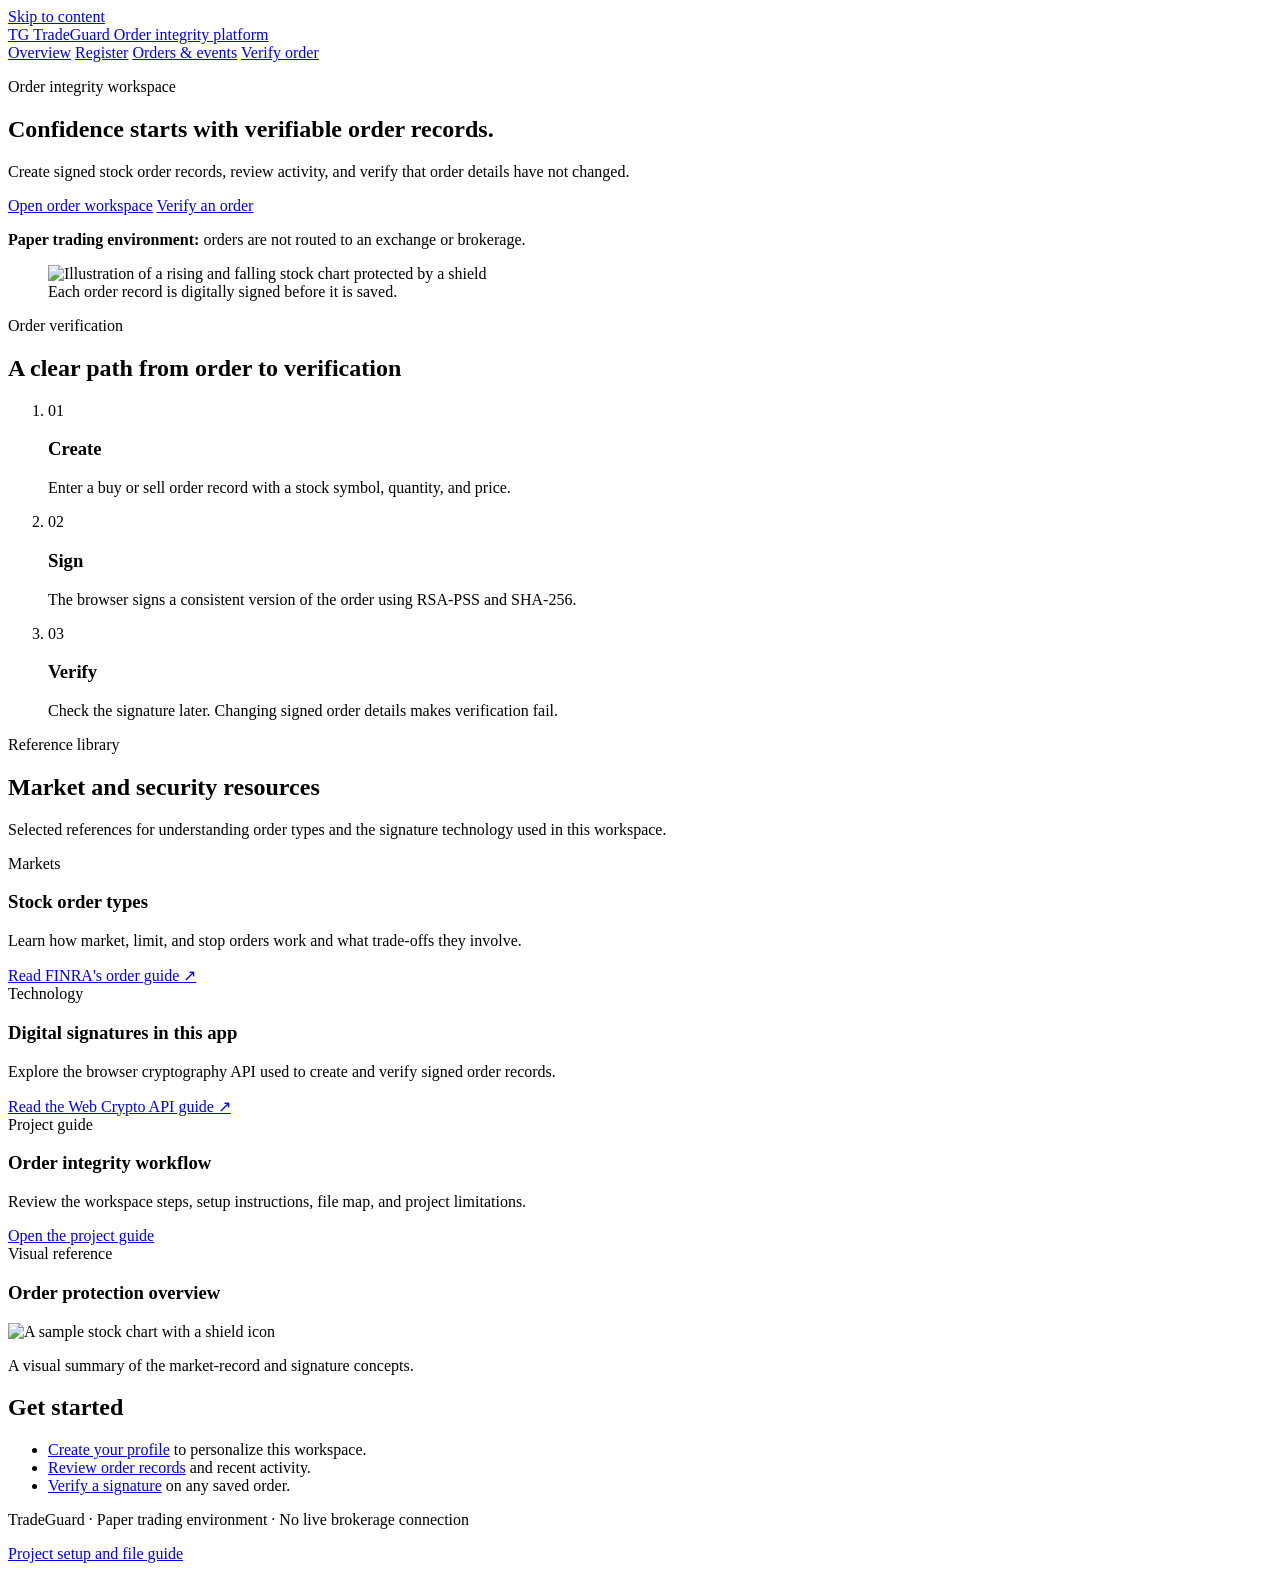
==== index.html @ 06cf36aa "Add files via upload" ====
<!DOCTYPE html>
<html lang="en">
<head>
  <meta charset="UTF-8">
  <meta name="viewport" content="width=device-width, initial-scale=1.0">
  <meta name="description" content="TradeGuard order integrity workspace for signing and verifying stock order records.">
  <title>TradeGuard | Order Integrity</title>
  <link rel="stylesheet" href="assets/css/styles.css">
  <script src="assets/js/app.js" defer></script>
</head>
<body data-page="home">
  <a class="skip-link" href="#main-content">Skip to content</a>
  <header class="site-header">
    <a class="brand" href="index.html" aria-label="TradeGuard home">
      <span class="brand-mark" aria-hidden="true">TG</span>
      <span>TradeGuard <span class="brand-subtitle">Order integrity platform</span></span>
    </a>
    <nav class="primary-nav" aria-label="Main navigation">
      <a href="index.html" aria-current="page">Overview</a>
      <a href="pages/register.html">Register</a>
      <a href="pages/orders.html">Orders &amp; events</a>
      <a href="pages/verify.html">Verify order</a>
    </nav>
  </header>

  <main id="main-content">
    <section class="hero page-width">
      <div class="hero-copy">
        <p class="eyebrow">Order integrity workspace</p>
        <h1>Confidence starts with verifiable order records.</h1>
        <p class="hero-intro">Create signed stock order records, review activity, and verify that order details have not changed.</p>
        <div class="button-row">
          <a class="button button-primary" href="pages/orders.html">Open order workspace</a>
          <a class="button button-secondary" href="pages/verify.html">Verify an order</a>
        </div>
        <p class="notice"><strong>Paper trading environment:</strong> orders are not routed to an exchange or brokerage.</p>
      </div>
      <figure class="hero-visual">
        <img src="assets/images/market-chart.svg" alt="Illustration of a rising and falling stock chart protected by a shield">
        <figcaption>Each order record is digitally signed before it is saved.</figcaption>
      </figure>
    </section>

    <section class="page-width section-block" aria-labelledby="steps-heading">
      <div class="section-heading">
        <p class="eyebrow">Order verification</p>
        <h2 id="steps-heading">A clear path from order to verification</h2>
      </div>
      <ol class="step-list">
        <li><span class="step-number">01</span><h3>Create</h3><p>Enter a buy or sell order record with a stock symbol, quantity, and price.</p></li>
        <li><span class="step-number">02</span><h3>Sign</h3><p>The browser signs a consistent version of the order using RSA-PSS and SHA-256.</p></li>
        <li><span class="step-number">03</span><h3>Verify</h3><p>Check the signature later. Changing signed order details makes verification fail.</p></li>
      </ol>
    </section>

    <section class="page-width section-block resources-section" aria-labelledby="resources-heading">
      <div class="section-heading">
        <p class="eyebrow">Reference library</p>
        <h2 id="resources-heading">Market and security resources</h2>
        <p>Selected references for understanding order types and the signature technology used in this workspace.</p>
      </div>
      <div class="resource-grid">
        <article class="resource-card">
          <span class="resource-category">Markets</span>
          <h3>Stock order types</h3>
          <p>Learn how market, limit, and stop orders work and what trade-offs they involve.</p>
          <a href="https://www.finra.org/investors/investing/investment-products/stocks/order-types" target="_blank" rel="noopener noreferrer">Read FINRA's order guide <span aria-hidden="true">↗</span></a>
        </article>
        <article class="resource-card">
          <span class="resource-category">Technology</span>
          <h3>Digital signatures in this app</h3>
          <p>Explore the browser cryptography API used to create and verify signed order records.</p>
          <a href="https://developer.mozilla.org/en-US/docs/Web/API/Web_Crypto_API" target="_blank" rel="noopener noreferrer">Read the Web Crypto API guide <span aria-hidden="true">↗</span></a>
        </article>
        <article class="resource-card">
          <span class="resource-category">Project guide</span>
          <h3>Order integrity workflow</h3>
          <p>Review the workspace steps, setup instructions, file map, and project limitations.</p>
          <a href="README.md">Open the project guide</a>
        </article>
        <article class="resource-card resource-visual">
          <span class="resource-category">Visual reference</span>
          <h3>Order protection overview</h3>
          <img class="media-image" src="assets/images/market-chart.svg" alt="A sample stock chart with a shield icon">
          <p>A visual summary of the market-record and signature concepts.</p>
        </article>
      </div>
    </section>

    <section class="page-width section-block getting-started" aria-labelledby="start-heading">
      <h2 id="start-heading">Get started</h2>
      <ul class="link-list">
        <li><a href="pages/register.html">Create your profile</a> to personalize this workspace.</li>
        <li><a href="pages/orders.html">Review order records</a> and recent activity.</li>
        <li><a href="pages/verify.html">Verify a signature</a> on any saved order.</li>
      </ul>
    </section>
  </main>

  <footer class="site-footer">
    <p>TradeGuard · Paper trading environment · No live brokerage connection</p>
    <a href="README.md">Project setup and file guide</a>
  </footer>
  <div class="app-message" id="app-message" role="status" aria-live="polite"></div>
</body>
</html>
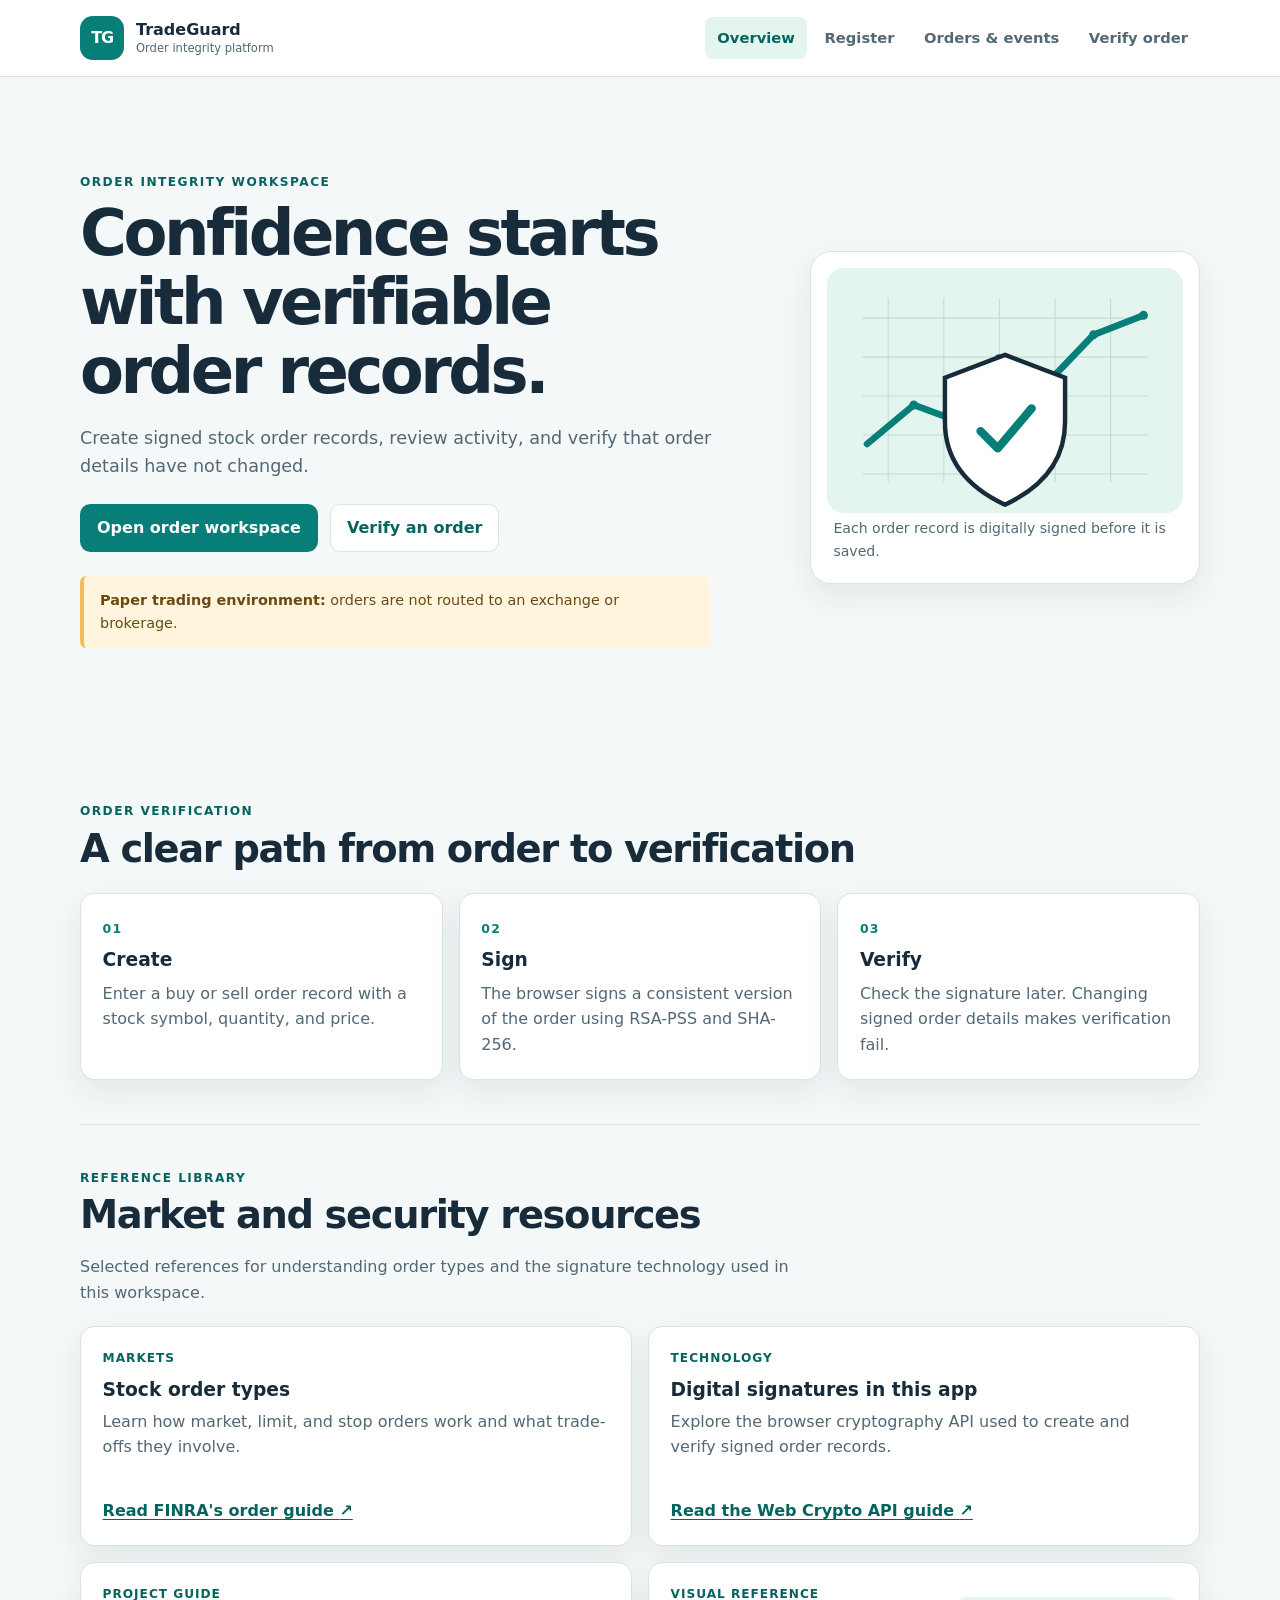
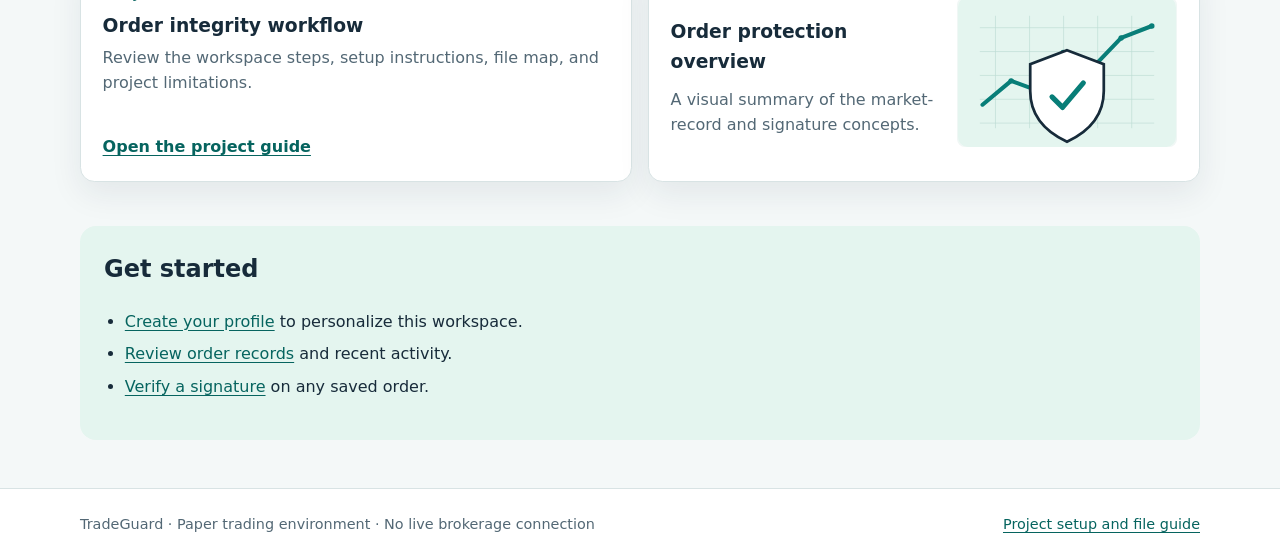
==== commit ef357cdc: "Publish current TradeGuard project Co-authored-by: Copilot <223556219+Copilot@users.noreply.github.c" ====
--- a/index.html
+++ b/index.html
@@ -1,106 +1,106 @@
-<!DOCTYPE html>
-<html lang="en">
-<head>
-  <meta charset="UTF-8">
-  <meta name="viewport" content="width=device-width, initial-scale=1.0">
-  <meta name="description" content="TradeGuard order integrity workspace for signing and verifying stock order records.">
-  <title>TradeGuard | Order Integrity</title>
-  <link rel="stylesheet" href="assets/css/styles.css">
-  <script src="assets/js/app.js" defer></script>
-</head>
-<body data-page="home">
-  <a class="skip-link" href="#main-content">Skip to content</a>
-  <header class="site-header">
-    <a class="brand" href="index.html" aria-label="TradeGuard home">
-      <span class="brand-mark" aria-hidden="true">TG</span>
-      <span>TradeGuard <span class="brand-subtitle">Order integrity platform</span></span>
-    </a>
-    <nav class="primary-nav" aria-label="Main navigation">
-      <a href="index.html" aria-current="page">Overview</a>
-      <a href="pages/register.html">Register</a>
-      <a href="pages/orders.html">Orders &amp; events</a>
-      <a href="pages/verify.html">Verify order</a>
-    </nav>
-  </header>
-
-  <main id="main-content">
-    <section class="hero page-width">
-      <div class="hero-copy">
-        <p class="eyebrow">Order integrity workspace</p>
-        <h1>Confidence starts with verifiable order records.</h1>
-        <p class="hero-intro">Create signed stock order records, review activity, and verify that order details have not changed.</p>
-        <div class="button-row">
-          <a class="button button-primary" href="pages/orders.html">Open order workspace</a>
-          <a class="button button-secondary" href="pages/verify.html">Verify an order</a>
-        </div>
-        <p class="notice"><strong>Paper trading environment:</strong> orders are not routed to an exchange or brokerage.</p>
-      </div>
-      <figure class="hero-visual">
-        <img src="assets/images/market-chart.svg" alt="Illustration of a rising and falling stock chart protected by a shield">
-        <figcaption>Each order record is digitally signed before it is saved.</figcaption>
-      </figure>
-    </section>
-
-    <section class="page-width section-block" aria-labelledby="steps-heading">
-      <div class="section-heading">
-        <p class="eyebrow">Order verification</p>
-        <h2 id="steps-heading">A clear path from order to verification</h2>
-      </div>
-      <ol class="step-list">
-        <li><span class="step-number">01</span><h3>Create</h3><p>Enter a buy or sell order record with a stock symbol, quantity, and price.</p></li>
-        <li><span class="step-number">02</span><h3>Sign</h3><p>The browser signs a consistent version of the order using RSA-PSS and SHA-256.</p></li>
-        <li><span class="step-number">03</span><h3>Verify</h3><p>Check the signature later. Changing signed order details makes verification fail.</p></li>
-      </ol>
-    </section>
-
-    <section class="page-width section-block resources-section" aria-labelledby="resources-heading">
-      <div class="section-heading">
-        <p class="eyebrow">Reference library</p>
-        <h2 id="resources-heading">Market and security resources</h2>
-        <p>Selected references for understanding order types and the signature technology used in this workspace.</p>
-      </div>
-      <div class="resource-grid">
-        <article class="resource-card">
-          <span class="resource-category">Markets</span>
-          <h3>Stock order types</h3>
-          <p>Learn how market, limit, and stop orders work and what trade-offs they involve.</p>
-          <a href="https://www.finra.org/investors/investing/investment-products/stocks/order-types" target="_blank" rel="noopener noreferrer">Read FINRA's order guide <span aria-hidden="true">↗</span></a>
-        </article>
-        <article class="resource-card">
-          <span class="resource-category">Technology</span>
-          <h3>Digital signatures in this app</h3>
-          <p>Explore the browser cryptography API used to create and verify signed order records.</p>
-          <a href="https://developer.mozilla.org/en-US/docs/Web/API/Web_Crypto_API" target="_blank" rel="noopener noreferrer">Read the Web Crypto API guide <span aria-hidden="true">↗</span></a>
-        </article>
-        <article class="resource-card">
-          <span class="resource-category">Project guide</span>
-          <h3>Order integrity workflow</h3>
-          <p>Review the workspace steps, setup instructions, file map, and project limitations.</p>
-          <a href="README.md">Open the project guide</a>
-        </article>
-        <article class="resource-card resource-visual">
-          <span class="resource-category">Visual reference</span>
-          <h3>Order protection overview</h3>
-          <img class="media-image" src="assets/images/market-chart.svg" alt="A sample stock chart with a shield icon">
-          <p>A visual summary of the market-record and signature concepts.</p>
-        </article>
-      </div>
-    </section>
-
-    <section class="page-width section-block getting-started" aria-labelledby="start-heading">
-      <h2 id="start-heading">Get started</h2>
-      <ul class="link-list">
-        <li><a href="pages/register.html">Create your profile</a> to personalize this workspace.</li>
-        <li><a href="pages/orders.html">Review order records</a> and recent activity.</li>
-        <li><a href="pages/verify.html">Verify a signature</a> on any saved order.</li>
-      </ul>
-    </section>
-  </main>
-
-  <footer class="site-footer">
-    <p>TradeGuard · Paper trading environment · No live brokerage connection</p>
-    <a href="README.md">Project setup and file guide</a>
-  </footer>
-  <div class="app-message" id="app-message" role="status" aria-live="polite"></div>
-</body>
-</html>
+<!DOCTYPE html>
+<html lang="en">
+<head>
+  <meta charset="UTF-8">
+  <meta name="viewport" content="width=device-width, initial-scale=1.0">
+  <meta name="description" content="TradeGuard order integrity workspace for signing and verifying stock order records.">
+  <title>TradeGuard | Order Integrity</title>
+  <link rel="stylesheet" href="assets/css/styles.css">
+  <script src="assets/js/app.js" defer></script>
+</head>
+<body data-page="home">
+  <a class="skip-link" href="#main-content">Skip to content</a>
+  <header class="site-header">
+    <a class="brand" href="index.html" aria-label="TradeGuard home">
+      <span class="brand-mark" aria-hidden="true">TG</span>
+      <span>TradeGuard <span class="brand-subtitle">Order integrity platform</span></span>
+    </a>
+    <nav class="primary-nav" aria-label="Main navigation">
+      <a href="index.html" aria-current="page">Overview</a>
+      <a href="pages/register.html">Register</a>
+      <a href="pages/orders.html">Orders &amp; events</a>
+      <a href="pages/verify.html">Verify order</a>
+    </nav>
+  </header>
+
+  <main id="main-content">
+    <section class="hero page-width">
+      <div class="hero-copy">
+        <p class="eyebrow">Order integrity workspace</p>
+        <h1>Confidence starts with verifiable order records.</h1>
+        <p class="hero-intro">Create signed stock order records, review activity, and verify that order details have not changed.</p>
+        <div class="button-row">
+          <a class="button button-primary" href="pages/orders.html">Open order workspace</a>
+          <a class="button button-secondary" href="pages/verify.html">Verify an order</a>
+        </div>
+        <p class="notice"><strong>Paper trading environment:</strong> orders are not routed to an exchange or brokerage.</p>
+      </div>
+      <figure class="hero-visual">
+        <img src="assets/images/market-chart.svg" alt="Illustration of a rising and falling stock chart protected by a shield">
+        <figcaption>Each order record is digitally signed before it is saved.</figcaption>
+      </figure>
+    </section>
+
+    <section class="page-width section-block" aria-labelledby="steps-heading">
+      <div class="section-heading">
+        <p class="eyebrow">Order verification</p>
+        <h2 id="steps-heading">A clear path from order to verification</h2>
+      </div>
+      <ol class="step-list">
+        <li><span class="step-number">01</span><h3>Create</h3><p>Enter a buy or sell order record with a stock symbol, quantity, and price.</p></li>
+        <li><span class="step-number">02</span><h3>Sign</h3><p>The browser signs a consistent version of the order using RSA-PSS and SHA-256.</p></li>
+        <li><span class="step-number">03</span><h3>Verify</h3><p>Check the signature later. Changing signed order details makes verification fail.</p></li>
+      </ol>
+    </section>
+
+    <section class="page-width section-block resources-section" aria-labelledby="resources-heading">
+      <div class="section-heading">
+        <p class="eyebrow">Reference library</p>
+        <h2 id="resources-heading">Market and security resources</h2>
+        <p>Selected references for understanding order types and the signature technology used in this workspace.</p>
+      </div>
+      <div class="resource-grid">
+        <article class="resource-card">
+          <span class="resource-category">Markets</span>
+          <h3>Stock order types</h3>
+          <p>Learn how market, limit, and stop orders work and what trade-offs they involve.</p>
+          <a href="https://www.finra.org/investors/investing/investment-products/stocks/order-types" target="_blank" rel="noopener noreferrer">Read FINRA's order guide <span aria-hidden="true">↗</span></a>
+        </article>
+        <article class="resource-card">
+          <span class="resource-category">Technology</span>
+          <h3>Digital signatures in this app</h3>
+          <p>Explore the browser cryptography API used to create and verify signed order records.</p>
+          <a href="https://developer.mozilla.org/en-US/docs/Web/API/Web_Crypto_API" target="_blank" rel="noopener noreferrer">Read the Web Crypto API guide <span aria-hidden="true">↗</span></a>
+        </article>
+        <article class="resource-card">
+          <span class="resource-category">Project guide</span>
+          <h3>Order integrity workflow</h3>
+          <p>Review the workspace steps, setup instructions, file map, and project limitations.</p>
+          <a href="README.md">Open the project guide</a>
+        </article>
+        <article class="resource-card resource-visual">
+          <span class="resource-category">Visual reference</span>
+          <h3>Order protection overview</h3>
+          <img class="media-image" src="assets/images/market-chart.svg" alt="A sample stock chart with a shield icon">
+          <p>A visual summary of the market-record and signature concepts.</p>
+        </article>
+      </div>
+    </section>
+
+    <section class="page-width section-block getting-started" aria-labelledby="start-heading">
+      <h2 id="start-heading">Get started</h2>
+      <ul class="link-list">
+        <li><a href="pages/register.html">Create your profile</a> to personalize this workspace.</li>
+        <li><a href="pages/orders.html">Review order records</a> and recent activity.</li>
+        <li><a href="pages/verify.html">Verify a signature</a> on any saved order.</li>
+      </ul>
+    </section>
+  </main>
+
+  <footer class="site-footer">
+    <p>TradeGuard · Paper trading environment · No live brokerage connection</p>
+    <a href="README.md">Project setup and file guide</a>
+  </footer>
+  <div class="app-message" id="app-message" role="status" aria-live="polite"></div>
+</body>
+</html>
--- a/assets/css/styles.css
+++ b/assets/css/styles.css
@@ -0,0 +1,696 @@
+:root {
+  color-scheme: light;
+  --ink: #172b3a;
+  --muted: #536875;
+  --paper: #f4f8f8;
+  --surface: #ffffff;
+  --line: #d8e3e4;
+  --teal: #087e78;
+  --teal-dark: #06645f;
+  --mint: #e4f5ef;
+  --gold: #f5bc58;
+  --danger: #a83333;
+  --shadow: 0 12px 32px rgb(23 43 58 / 8%);
+  font-family: Inter, ui-sans-serif, system-ui, -apple-system, BlinkMacSystemFont, "Segoe UI", sans-serif;
+}
+
+* {
+  box-sizing: border-box;
+}
+
+body {
+  min-width: 320px;
+  margin: 0;
+  background: var(--paper);
+  color: var(--ink);
+  line-height: 1.6;
+}
+
+a {
+  color: var(--teal-dark);
+  text-underline-offset: 0.18em;
+}
+
+a:hover {
+  color: #034f4b;
+}
+
+button,
+input,
+select {
+  font: inherit;
+}
+
+.skip-link {
+  position: absolute;
+  z-index: 2;
+  top: 0.5rem;
+  left: 0.5rem;
+  padding: 0.65rem 0.9rem;
+  transform: translateY(-160%);
+  background: var(--surface);
+  border-radius: 0.5rem;
+}
+
+.skip-link:focus {
+  transform: translateY(0);
+}
+
+.site-header {
+  display: flex;
+  align-items: center;
+  justify-content: space-between;
+  gap: 1.5rem;
+  padding: 1rem max(1.25rem, calc((100% - 1120px) / 2));
+  background: var(--surface);
+  border-bottom: 1px solid var(--line);
+}
+
+.brand {
+  display: inline-flex;
+  align-items: center;
+  gap: 0.75rem;
+  color: var(--ink);
+  font-weight: 800;
+  line-height: 1.2;
+  text-decoration: none;
+}
+
+.brand-mark {
+  display: grid;
+  width: 2.75rem;
+  aspect-ratio: 1;
+  place-items: center;
+  color: white;
+  background: var(--teal);
+  border-radius: 0.8rem;
+  letter-spacing: -0.08em;
+}
+
+.brand-subtitle {
+  display: block;
+  margin-top: 0.15rem;
+  color: var(--muted);
+  font-size: 0.72rem;
+  font-weight: 500;
+}
+
+.primary-nav {
+  display: flex;
+  flex-wrap: wrap;
+  gap: 0.35rem;
+}
+
+.primary-nav a {
+  padding: 0.55rem 0.75rem;
+  border-radius: 0.5rem;
+  color: var(--muted);
+  font-size: 0.92rem;
+  font-weight: 650;
+  text-decoration: none;
+}
+
+.primary-nav a:hover,
+.primary-nav a[aria-current="page"] {
+  color: var(--teal-dark);
+  background: var(--mint);
+}
+
+.page-width {
+  width: min(1120px, calc(100% - 2.5rem));
+  margin-inline: auto;
+}
+
+.hero {
+  display: flex;
+  align-items: center;
+  justify-content: space-between;
+  gap: clamp(2rem, 6vw, 5rem);
+  padding-block: clamp(3rem, 8vw, 6rem);
+}
+
+.hero-copy {
+  flex: 1 1 56%;
+}
+
+.hero h1 {
+  max-width: 760px;
+  margin: 0.4rem 0 1rem;
+  font-size: clamp(2.35rem, 5vw, 4.2rem);
+  letter-spacing: -0.055em;
+  line-height: 1.08;
+}
+
+.hero-intro {
+  max-width: 640px;
+  color: var(--muted);
+  font-size: 1.1rem;
+}
+
+.eyebrow {
+  margin: 0;
+  color: var(--teal-dark);
+  font-size: 0.76rem;
+  font-weight: 800;
+  letter-spacing: 0.12em;
+  text-transform: uppercase;
+}
+
+.button-row {
+  display: flex;
+  flex-wrap: wrap;
+  gap: 0.75rem;
+  margin-block: 1.5rem;
+}
+
+.button {
+  display: inline-flex;
+  min-height: 2.8rem;
+  align-items: center;
+  justify-content: center;
+  padding: 0.65rem 1rem;
+  border: 1px solid transparent;
+  border-radius: 0.65rem;
+  cursor: pointer;
+  font-weight: 750;
+  text-decoration: none;
+}
+
+.button-primary {
+  color: white;
+  background: var(--teal);
+}
+
+.button-primary:hover {
+  color: white;
+  background: var(--teal-dark);
+}
+
+.button-secondary {
+  color: var(--teal-dark);
+  background: white;
+  border-color: var(--line);
+}
+
+.button-secondary:hover {
+  color: var(--teal-dark);
+  border-color: var(--teal);
+}
+
+.notice {
+  max-width: 630px;
+  padding: 0.8rem 1rem;
+  color: #6b4a12;
+  background: #fff5df;
+  border-left: 4px solid var(--gold);
+  border-radius: 0.4rem;
+  font-size: 0.9rem;
+}
+
+.hero-visual {
+  flex: 0 1 390px;
+  margin: 0;
+  padding: 1rem;
+  background: var(--surface);
+  border: 1px solid var(--line);
+  border-radius: 1.3rem;
+  box-shadow: var(--shadow);
+}
+
+.hero-visual img {
+  display: block;
+  width: 100%;
+}
+
+figcaption,
+.helper-text {
+  color: var(--muted);
+  font-size: 0.88rem;
+}
+
+.hero-visual figcaption {
+  padding: 0.25rem 0.4rem 0.3rem;
+}
+
+.section-block {
+  padding-block: 2.75rem;
+}
+
+.section-heading {
+  margin-bottom: 1.3rem;
+}
+
+.section-heading h2,
+.page-title h1 {
+  margin: 0.25rem 0 0.35rem;
+  font-size: clamp(1.7rem, 3vw, 2.4rem);
+  letter-spacing: -0.035em;
+  line-height: 1.2;
+}
+
+.section-heading > p:last-child,
+.page-title > p:last-child {
+  max-width: 720px;
+  margin-bottom: 0;
+  color: var(--muted);
+}
+
+.step-list {
+  display: grid;
+  grid-template-columns: repeat(3, minmax(0, 1fr));
+  gap: 1rem;
+  margin: 0;
+  padding: 0;
+  list-style: none;
+}
+
+.step-list li,
+.media-card,
+.panel,
+.info-panel {
+  padding: 1.35rem;
+  background: var(--surface);
+  border: 1px solid var(--line);
+  border-radius: 0.9rem;
+  box-shadow: var(--shadow);
+}
+
+.step-number {
+  color: var(--teal);
+  font-size: 0.78rem;
+  font-weight: 850;
+  letter-spacing: 0.1em;
+}
+
+.step-list h3,
+.media-card h3 {
+  margin: 0.25rem 0;
+}
+
+.step-list p,
+.media-card p {
+  margin: 0.35rem 0 0;
+  color: var(--muted);
+}
+
+.resources-section {
+  border-top: 1px solid var(--line);
+}
+
+.resource-grid {
+  display: grid;
+  grid-template-columns: repeat(2, minmax(0, 1fr));
+  gap: 1rem;
+}
+
+.resource-card {
+  display: flex;
+  min-height: 220px;
+  align-items: flex-start;
+  flex-direction: column;
+  padding: 1.35rem;
+  background: var(--surface);
+  border: 1px solid var(--line);
+  border-radius: 0.9rem;
+  box-shadow: var(--shadow);
+}
+
+.resource-category {
+  color: var(--teal-dark);
+  font-size: 0.76rem;
+  font-weight: 800;
+  letter-spacing: 0.08em;
+  text-transform: uppercase;
+}
+
+.resource-card h3 {
+  margin: 0.4rem 0 0.25rem;
+}
+
+.resource-card p {
+  margin: 0 0 1rem;
+  color: var(--muted);
+}
+
+.resource-card a {
+  margin-top: auto;
+  font-weight: 750;
+}
+
+.resource-visual {
+  display: grid;
+  grid-template-columns: minmax(0, 1fr) minmax(120px, 0.8fr);
+  column-gap: 0.75rem;
+}
+
+.resource-visual .resource-category,
+.resource-visual h3,
+.resource-visual p {
+  grid-column: 1;
+}
+
+.resource-visual .media-image {
+  grid-column: 2;
+  grid-row: 1 / span 3;
+  align-self: center;
+}
+
+.media-image {
+  display: block;
+  width: 100%;
+  max-height: 150px;
+  object-fit: contain;
+  background: #f0f7f5;
+  border-radius: 0.5rem;
+}
+
+.resource-visual p {
+  align-self: start;
+}
+
+.getting-started {
+  padding: 1.5rem;
+  background: var(--mint);
+  border-radius: 1rem;
+}
+
+.getting-started h2 {
+  margin-top: 0;
+}
+
+.link-list {
+  padding-left: 1.3rem;
+}
+
+.link-list li + li {
+  margin-top: 0.45rem;
+}
+
+.site-footer {
+  display: flex;
+  flex-wrap: wrap;
+  justify-content: space-between;
+  gap: 0.5rem 1rem;
+  margin-top: 3rem;
+  padding: 1.5rem max(1.25rem, calc((100% - 1120px) / 2));
+  color: var(--muted);
+  background: var(--surface);
+  border-top: 1px solid var(--line);
+  font-size: 0.9rem;
+}
+
+.site-footer p {
+  margin: 0;
+}
+
+.page-main {
+  min-height: 65vh;
+  padding-top: 3rem;
+}
+
+.page-title {
+  margin-bottom: 1.5rem;
+}
+
+.form-panel {
+  max-width: 850px;
+}
+
+.registration-page .page-title,
+.registration-page .form-panel {
+  max-width: 640px;
+  margin-inline: auto;
+}
+
+.registration-page .form-grid {
+  grid-template-columns: 1fr;
+}
+
+.registration-note {
+  margin-bottom: 0;
+}
+
+.registration-next {
+  margin-top: 0.25rem;
+}
+
+.registration-next[hidden] {
+  display: none;
+}
+
+.form-panel h2,
+.info-panel h2 {
+  margin-top: 0;
+  font-size: 1.3rem;
+}
+
+.form-grid {
+  display: grid;
+  grid-template-columns: repeat(2, minmax(0, 1fr));
+  gap: 1rem;
+  margin-bottom: 1.25rem;
+}
+
+.form-field {
+  display: flex;
+  flex-direction: column;
+  gap: 0.35rem;
+}
+
+.form-field label,
+.checkbox-field {
+  font-weight: 700;
+}
+
+.form-field input,
+.form-field select {
+  width: 100%;
+  min-height: 2.8rem;
+  padding: 0.6rem 0.7rem;
+  color: var(--ink);
+  background: white;
+  border: 1px solid #aebfc1;
+  border-radius: 0.5rem;
+}
+
+.form-field input:focus,
+.form-field select:focus {
+  border-color: var(--teal);
+  outline: 3px solid rgb(8 126 120 / 18%);
+}
+
+.form-field small {
+  color: var(--muted);
+  font-size: 0.82rem;
+}
+
+.checkbox-field {
+  display: flex;
+  align-items: flex-start;
+  gap: 0.55rem;
+  margin-bottom: 1rem;
+  font-size: 0.92rem;
+}
+
+.checkbox-field input {
+  width: 1.1rem;
+  height: 1.1rem;
+  margin-top: 0.2rem;
+  accent-color: var(--teal);
+}
+
+.form-error,
+.form-success {
+  min-height: 1.4rem;
+  font-weight: 650;
+}
+
+.form-error {
+  color: var(--danger);
+}
+
+.form-success {
+  color: var(--teal-dark);
+}
+
+.section-heading .eyebrow {
+  margin-bottom: 0.2rem;
+}
+
+.table-scroll {
+  overflow-x: auto;
+  background: var(--surface);
+  border: 1px solid var(--line);
+  border-radius: 0.8rem;
+  box-shadow: var(--shadow);
+}
+
+table {
+  width: 100%;
+  border-collapse: collapse;
+  text-align: left;
+}
+
+caption {
+  padding: 0.8rem 1rem;
+  color: var(--muted);
+  text-align: left;
+}
+
+th,
+td {
+  padding: 0.75rem 0.85rem;
+  border-top: 1px solid var(--line);
+  vertical-align: middle;
+}
+
+th {
+  background: #edf5f4;
+  font-size: 0.84rem;
+  white-space: nowrap;
+}
+
+td {
+  font-size: 0.9rem;
+}
+
+.table-action {
+  display: inline-block;
+  margin: 0.15rem 0.35rem 0.15rem 0;
+  padding: 0.35rem 0.55rem;
+  color: var(--teal-dark);
+  background: white;
+  border: 1px solid var(--line);
+  border-radius: 0.4rem;
+  cursor: pointer;
+  font-weight: 700;
+  text-decoration: none;
+  white-space: nowrap;
+}
+
+.table-action:hover {
+  border-color: var(--teal);
+}
+
+.status-valid {
+  color: #12603c;
+  font-weight: 750;
+}
+
+.status-invalid {
+  color: var(--danger);
+  font-weight: 750;
+}
+
+.helper-text {
+  margin-top: 0.75rem;
+}
+
+.verification-result {
+  margin-top: 1.2rem;
+}
+
+.result-card {
+  padding: 1rem;
+  border: 1px solid var(--line);
+  border-radius: 0.65rem;
+}
+
+.result-card.valid {
+  background: #e8f7ee;
+  border-color: #91c9a7;
+}
+
+.result-card.invalid {
+  background: #fff0ed;
+  border-color: #e1aaa1;
+}
+
+.result-card h3 {
+  margin: 0 0 0.25rem;
+}
+
+.result-card p {
+  margin: 0;
+}
+
+.info-panel {
+  max-width: 850px;
+}
+
+.app-message {
+  position: fixed;
+  z-index: 3;
+  right: 1rem;
+  bottom: 1rem;
+  max-width: min(32rem, calc(100% - 2rem));
+  padding: 0;
+  color: var(--ink);
+  background: var(--surface);
+  border-radius: 0.6rem;
+  box-shadow: var(--shadow);
+}
+
+.app-message:not(:empty) {
+  padding: 0.8rem 1rem;
+  border: 1px solid var(--line);
+}
+
+.app-message[data-kind="error"] {
+  color: var(--danger);
+}
+
+@media (max-width: 760px) {
+  .site-header {
+    align-items: flex-start;
+    flex-direction: column;
+    gap: 0.8rem;
+    padding-inline: 1.25rem;
+  }
+
+  .hero {
+    align-items: stretch;
+    flex-direction: column;
+  }
+
+  .hero-visual {
+    flex-basis: auto;
+    max-width: 480px;
+  }
+
+  .step-list,
+  .resource-grid {
+    grid-template-columns: 1fr;
+  }
+
+  .resource-card {
+    min-height: unset;
+  }
+}
+
+@media (max-width: 520px) {
+  .page-width {
+    width: min(100% - 1.5rem, 1120px);
+  }
+
+  .primary-nav {
+    gap: 0.15rem;
+  }
+
+  .primary-nav a {
+    padding: 0.45rem 0.5rem;
+    font-size: 0.84rem;
+  }
+
+  .form-grid {
+    grid-template-columns: 1fr;
+  }
+
+  .page-main {
+    padding-top: 2rem;
+  }
+
+  .site-footer {
+    padding-inline: 1rem;
+  }
+}
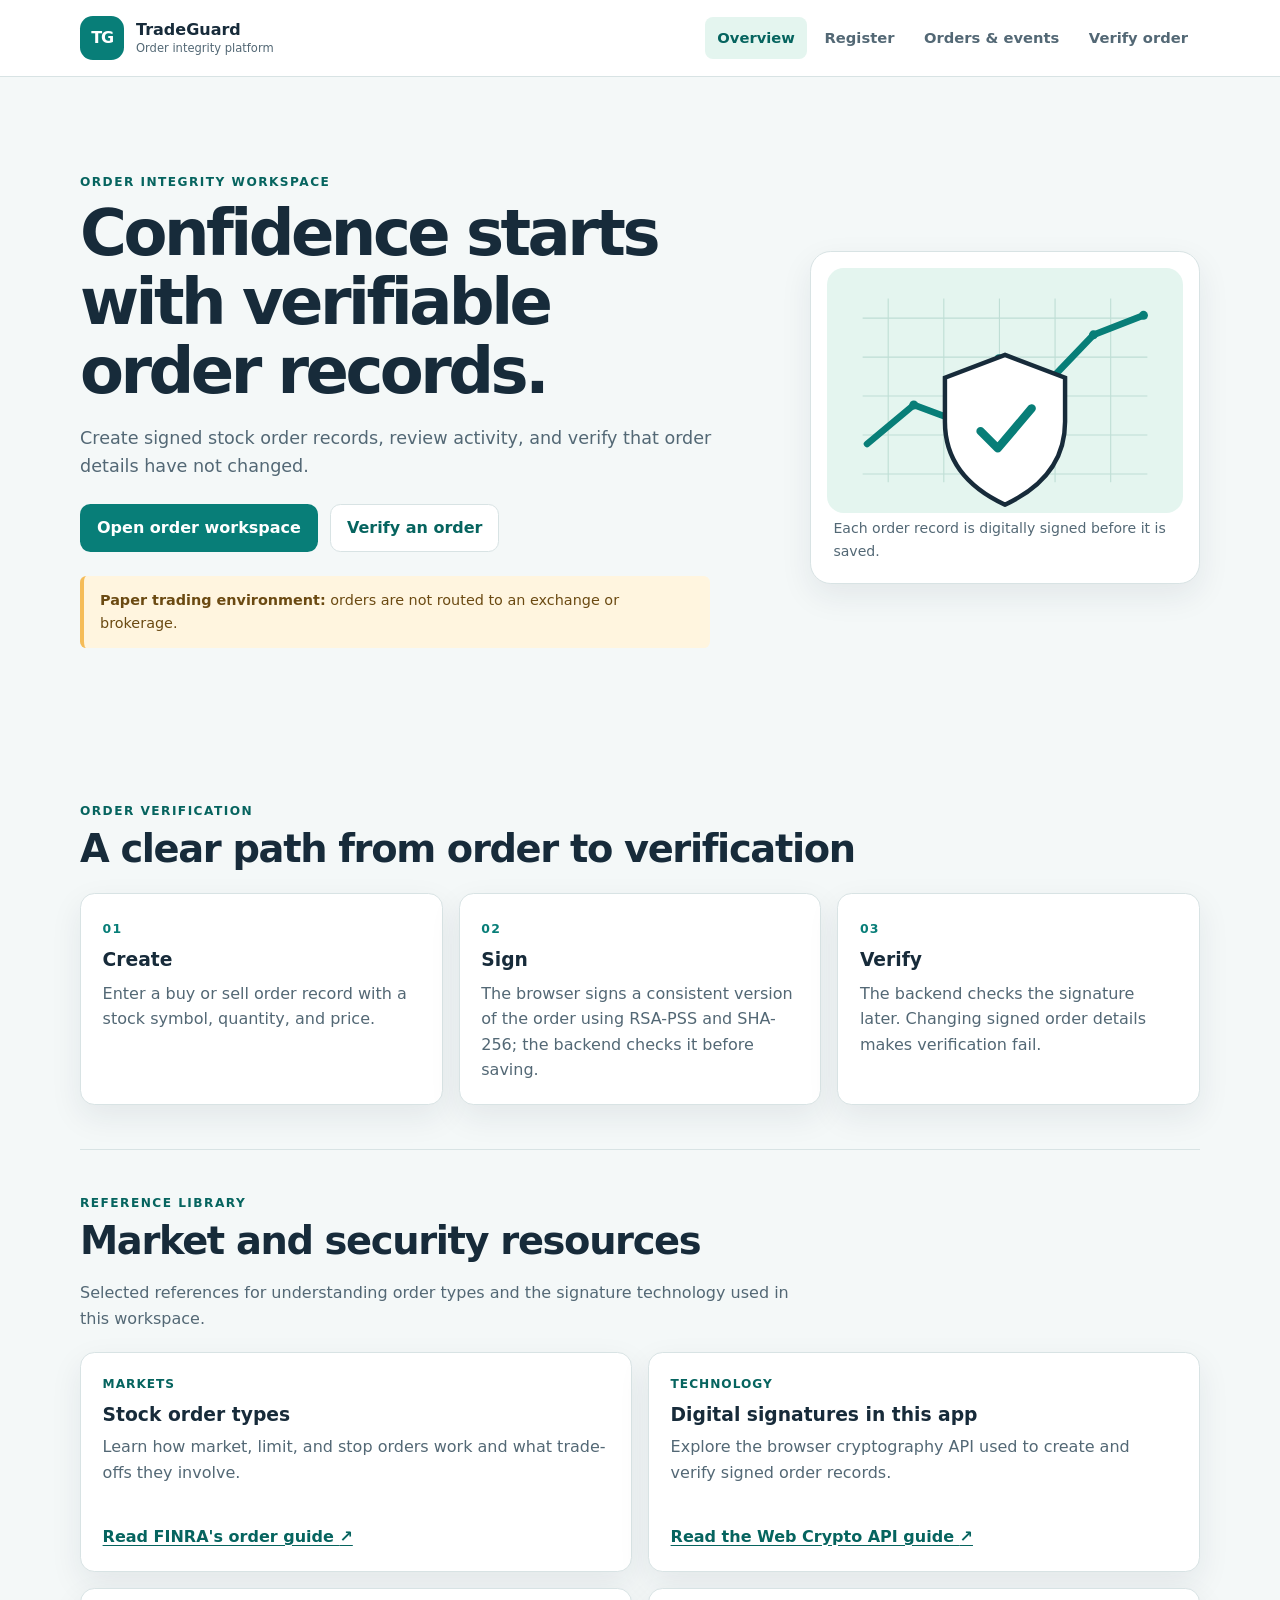
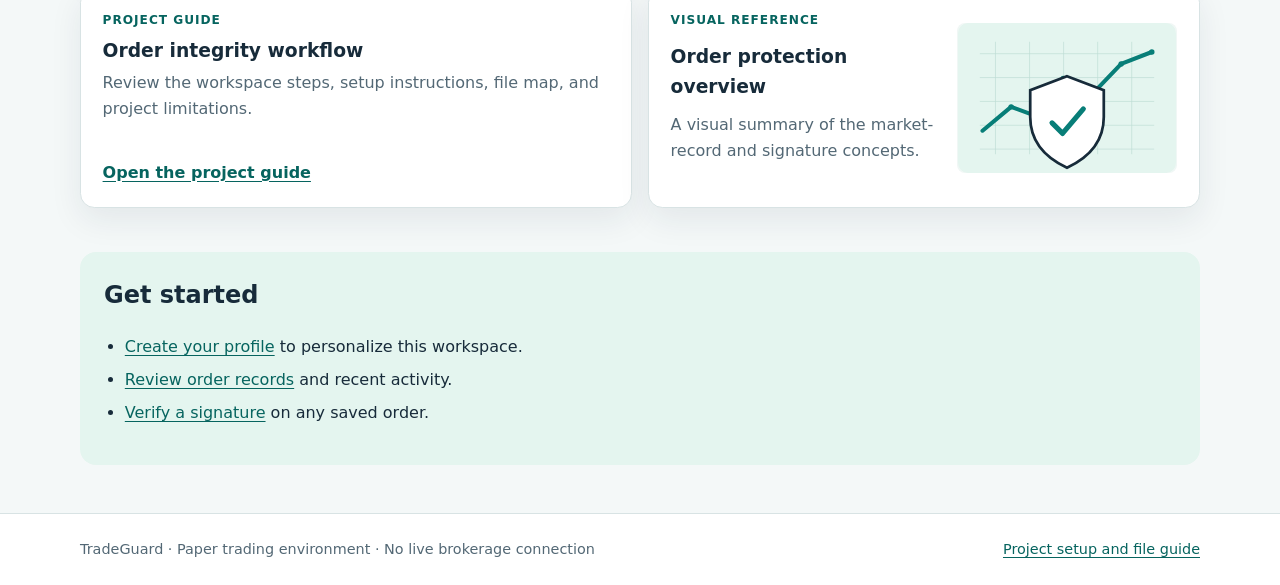
==== commit b820a9bb: "Add FastAPI backend and SQLite persistence Co-authored-by: Copilot <223556219+Copilot@users.noreply." ====
--- a/index.html
+++ b/index.html
@@ -5,7 +5,7 @@
   <meta name="viewport" content="width=device-width, initial-scale=1.0">
   <meta name="description" content="TradeGuard order integrity workspace for signing and verifying stock order records.">
   <title>TradeGuard | Order Integrity</title>
-  <link rel="stylesheet" href="assets/css/styles.css">
+  <link rel="stylesheet" href="assets/css/styles.css?v=2">
   <script src="assets/js/app.js" defer></script>
 </head>
 <body data-page="home">
@@ -48,8 +48,8 @@
       </div>
       <ol class="step-list">
         <li><span class="step-number">01</span><h3>Create</h3><p>Enter a buy or sell order record with a stock symbol, quantity, and price.</p></li>
-        <li><span class="step-number">02</span><h3>Sign</h3><p>The browser signs a consistent version of the order using RSA-PSS and SHA-256.</p></li>
-        <li><span class="step-number">03</span><h3>Verify</h3><p>Check the signature later. Changing signed order details makes verification fail.</p></li>
+        <li><span class="step-number">02</span><h3>Sign</h3><p>The browser signs a consistent version of the order using RSA-PSS and SHA-256; the backend checks it before saving.</p></li>
+        <li><span class="step-number">03</span><h3>Verify</h3><p>The backend checks the signature later. Changing signed order details makes verification fail.</p></li>
       </ol>
     </section>
 
--- a/assets/css/styles.css
+++ b/assets/css/styles.css
@@ -434,7 +434,7 @@
   margin-top: 0.25rem;
 }
 
-.registration-next[hidden] {
+.button[hidden] {
   display: none;
 }
 
